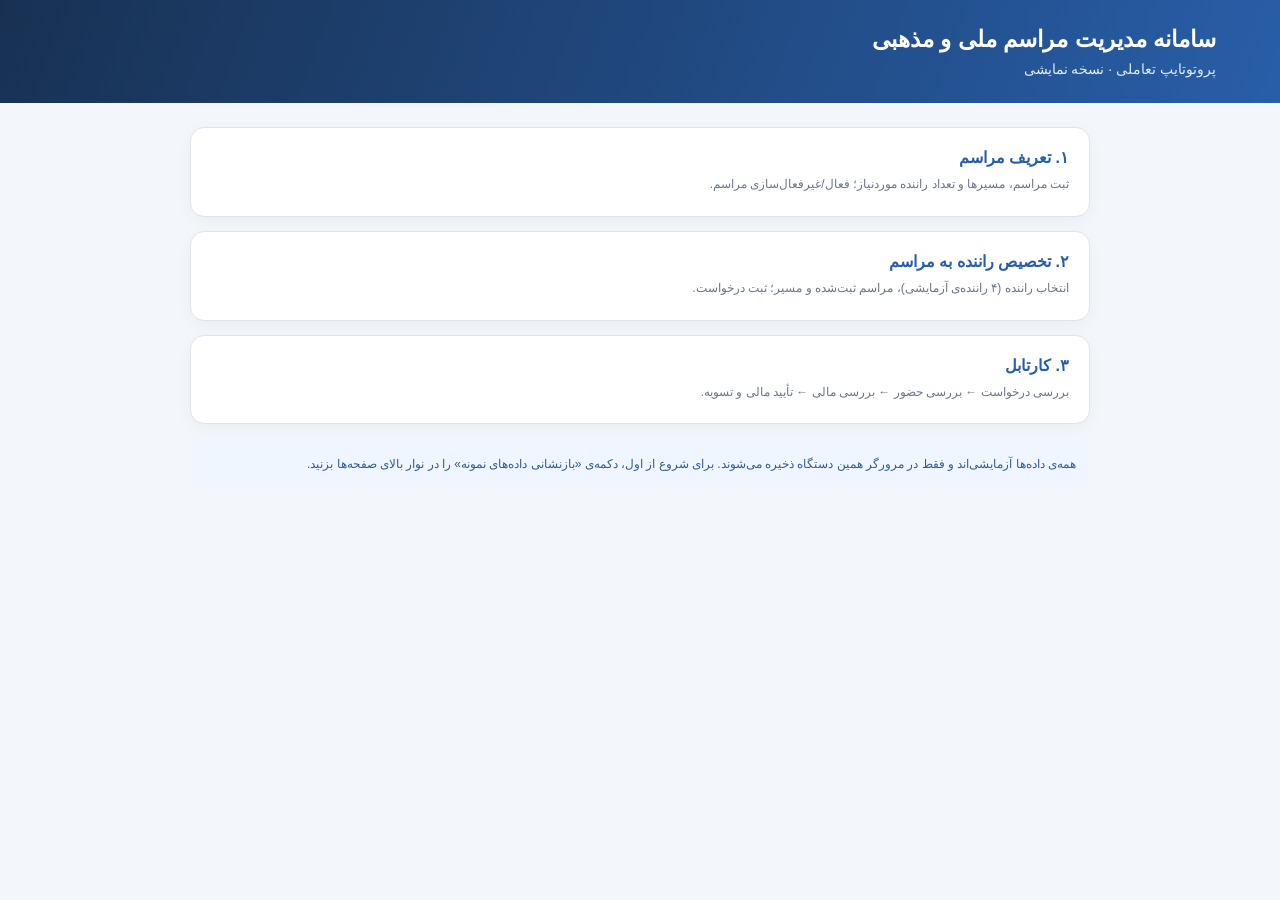
==== index.html @ 90679514 "Add files via upload" ====
<!doctype html>
<html lang="fa" dir="rtl"><head><meta charset="utf-8"><meta name="viewport" content="width=device-width,initial-scale=1"><title>سامانه مراسم ملی و مذهبی | پروتوتایپ</title>
<style>body{margin:0;background:#f3f6fa;font-family:Tahoma,sans-serif;color:#243247;font-size:14px}header{background:linear-gradient(110deg,#183153,#285ea8);color:#fff;padding:26px 5vw}header h1{margin:0 0 8px;font-size:23px}header p{margin:0;color:#e1eaf7}.wrap{max-width:900px;margin:24px auto;padding:0 18px;display:grid;gap:14px}a.c{display:block;background:#fff;border:1px solid #dce4ee;border-radius:14px;padding:20px;text-decoration:none;color:inherit;box-shadow:0 5px 18px #1c35550a}a.c:hover{border-color:#6c96d2}a.c b{display:block;font-size:16px;margin-bottom:6px;color:#285ea8}a.c span{color:#68778b;line-height:1.9;font-size:12px}.note{background:#f0f6ff;color:#315d93;border-radius:10px;padding:14px;line-height:2;font-size:12px}</style></head>
<body><header><h1>سامانه مدیریت مراسم ملی و مذهبی</h1><p>پروتوتایپ تعاملی · نسخه نمایشی</p></header>
<div class="wrap">
<a class="c" href="01-taarif-marasem.html"><b>۱. تعریف مراسم</b><span>ثبت مراسم، مسیرها و تعداد راننده موردنیاز؛ فعال/غیرفعال‌سازی مراسم.</span></a>
<a class="c" href="02-takhssis-ranande.html"><b>۲. تخصیص راننده به مراسم</b><span>انتخاب راننده (۴ راننده‌ی آزمایشی)، مراسم ثبت‌شده و مسیر؛ ثبت درخواست.</span></a>
<a class="c" href="03-barrasi-darkhast.html"><b>۳. کارتابل</b><span>بررسی درخواست ← بررسی حضور ← بررسی مالی ← تأیید مالی و تسویه.</span></a>
<div class="note">همه‌ی داده‌ها آزمایشی‌اند و فقط در مرورگر همین دستگاه ذخیره می‌شوند. برای شروع از اول، دکمه‌ی «بازنشانی داده‌های نمونه» را در نوار بالای صفحه‌ها بزنید.</div>
</div></body></html>
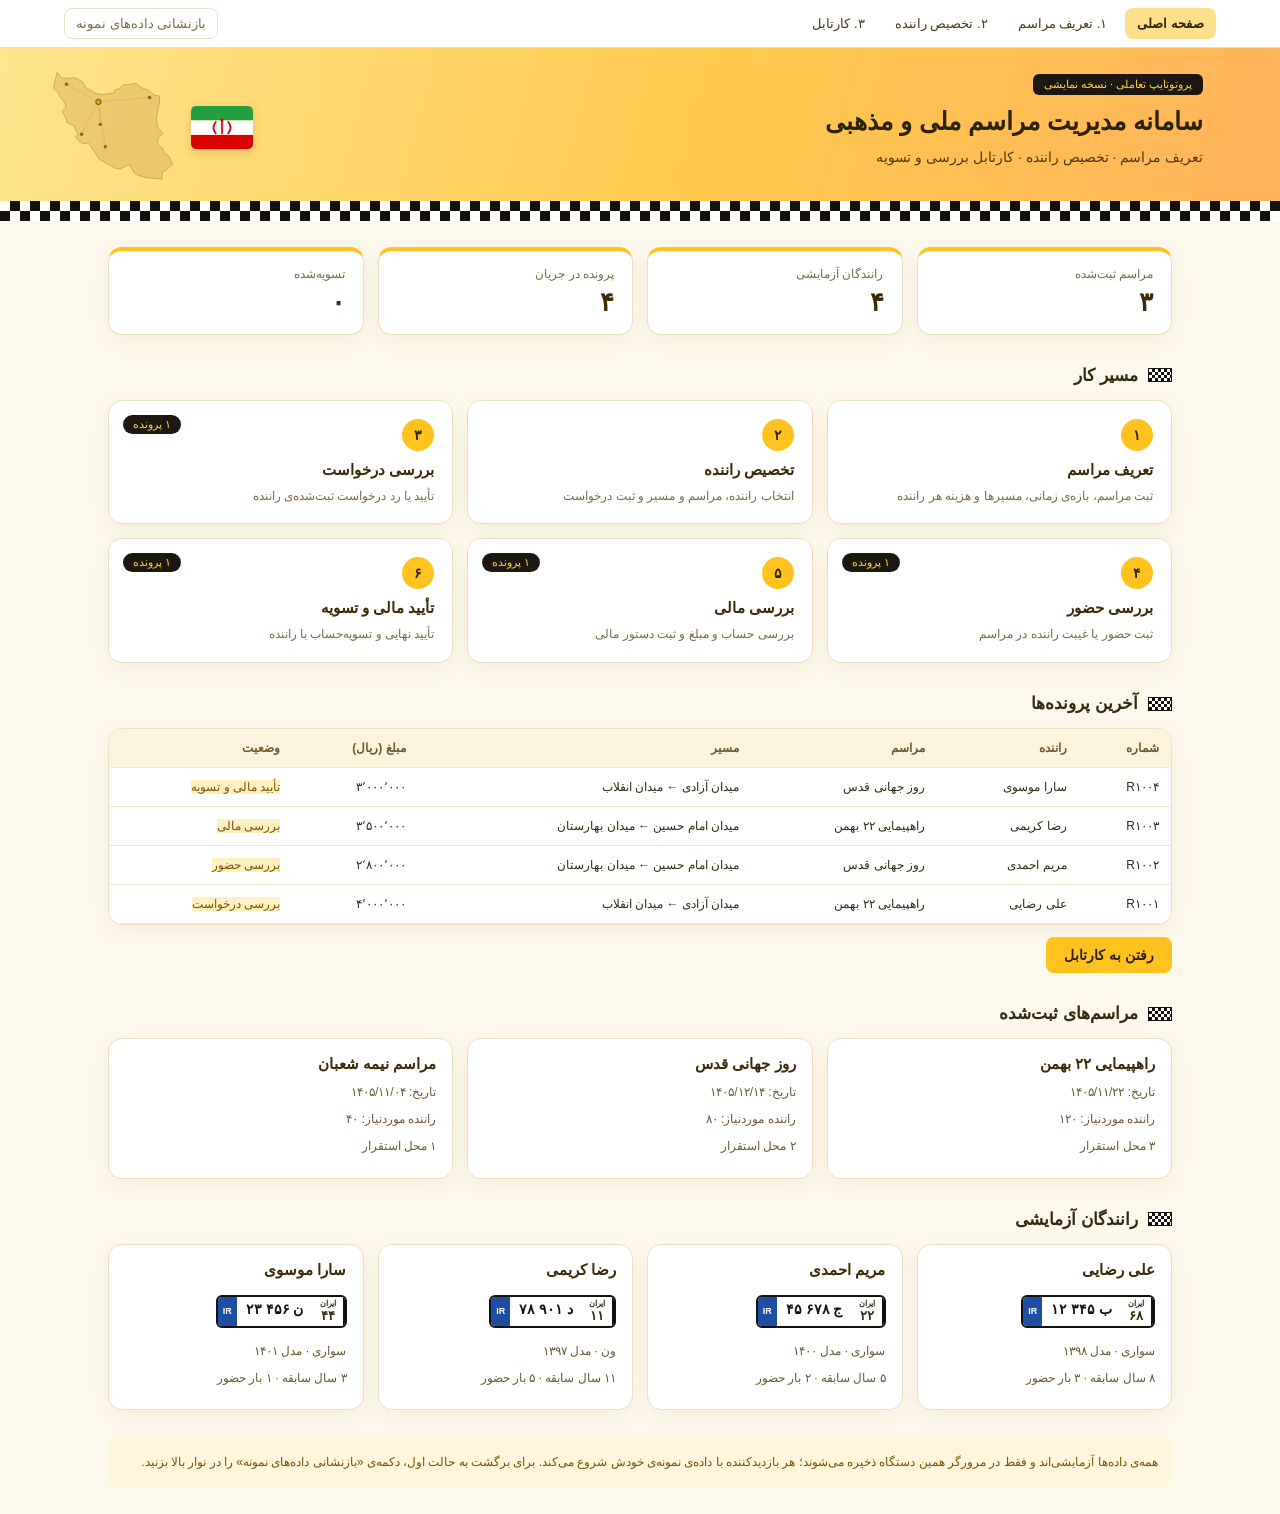
==== commit ad6dbedf: "Add files via upload" ====
--- a/index.html
+++ b/index.html
@@ -1,10 +1,57 @@
 <!doctype html>
 <html lang="fa" dir="rtl"><head><meta charset="utf-8"><meta name="viewport" content="width=device-width,initial-scale=1"><title>سامانه مراسم ملی و مذهبی | پروتوتایپ</title>
-<style>body{margin:0;background:#f3f6fa;font-family:Tahoma,sans-serif;color:#243247;font-size:14px}header{background:linear-gradient(110deg,#183153,#285ea8);color:#fff;padding:26px 5vw}header h1{margin:0 0 8px;font-size:23px}header p{margin:0;color:#e1eaf7}.wrap{max-width:900px;margin:24px auto;padding:0 18px;display:grid;gap:14px}a.c{display:block;background:#fff;border:1px solid #dce4ee;border-radius:14px;padding:20px;text-decoration:none;color:inherit;box-shadow:0 5px 18px #1c35550a}a.c:hover{border-color:#6c96d2}a.c b{display:block;font-size:16px;margin-bottom:6px;color:#285ea8}a.c span{color:#68778b;line-height:1.9;font-size:12px}.note{background:#f0f6ff;color:#315d93;border-radius:10px;padding:14px;line-height:2;font-size:12px}</style></head>
-<body><header><h1>سامانه مدیریت مراسم ملی و مذهبی</h1><p>پروتوتایپ تعاملی · نسخه نمایشی</p></header>
+<style>
+*{box-sizing:border-box}body{margin:0;font-size:14px}
+header h1{margin:0 0 8px;font-size:25px}header p{margin:0;line-height:1.9}
+.wrap{max-width:1100px;margin:26px auto;padding:0 18px}
+.stats{display:grid;grid-template-columns:repeat(4,1fr);gap:14px;margin-bottom:26px}
+.st{background:#fff;border:1px solid #eadfc3;border-radius:14px;padding:16px 18px;box-shadow:0 6px 20px #8a6a1012;border-top:4px solid #ffc21f}
+.st span{display:block;color:#7a6a45;font-size:12px;margin-bottom:6px}.st b{font-size:26px;color:#3a2a08}
+h2.sec{font-size:17px;margin:30px 0 14px;display:flex;align-items:center;gap:10px}h2.sec::before{content:"";width:22px;height:12px;background:conic-gradient(#14110c 25%,#fff 0 50%,#14110c 0 75%,#fff 0) 0 0/6px 6px;border:1px solid #14110c}
+.steps{display:grid;grid-template-columns:repeat(3,1fr);gap:14px}
+a.step{position:relative;display:block;background:#fff;border:1px solid #eadfc3;border-radius:14px;padding:18px 18px 16px;text-decoration:none;color:inherit;box-shadow:0 6px 20px #8a6a1012;transition:.15s}
+a.step:hover{transform:translateY(-3px);border-color:#ffb300}
+a.step .n{display:grid;place-items:center;width:32px;height:32px;border-radius:50%;background:#ffc21f;color:#2b2208;font-weight:bold;margin-bottom:10px}
+a.step b{display:block;font-size:15px;margin-bottom:6px;color:#3a2a08}a.step span{color:#7a6a45;font-size:12px;line-height:1.9}
+a.step i{position:absolute;left:14px;top:14px;font-style:normal;background:#1c1710;color:#ffd23f;border-radius:20px;padding:3px 10px;font-size:11px}
+.cards{display:grid;grid-template-columns:repeat(3,1fr);gap:14px}.cards.four{grid-template-columns:repeat(4,1fr)}
+.cd{background:#fff;border:1px solid #eadfc3;border-radius:14px;padding:16px;box-shadow:0 6px 20px #8a6a1012}
+.cd b{display:block;font-size:15px;margin-bottom:8px;color:#3a2a08}.cd p{margin:4px 0;color:#6b5a30;font-size:12px;line-height:1.9}
+.plate{direction:ltr;display:inline-flex;align-items:stretch;border:2px solid #14110c;border-radius:6px;background:#fff;margin:8px 0;font-weight:bold;font-size:14px;overflow:hidden}
+.plate i{background:#1e4fa3;color:#fff;font-size:9px;font-style:normal;padding:4px 5px;display:grid;place-items:center}
+.plate b{padding:4px 9px;margin:0;font-size:14px;color:#14110c}.plate u{text-decoration:none;border-right:2px solid #14110c;padding:2px 7px;text-align:center;font-size:13px;line-height:1.2}.plate small{display:block;font-size:8px}
+.tw{background:#fff;border:1px solid #eadfc3;border-radius:14px;overflow:auto;box-shadow:0 6px 20px #8a6a1012}
+table{width:100%;border-collapse:collapse;font-size:12px;min-width:620px}th,td{padding:12px 12px;border-bottom:1px solid #f1e8d0;text-align:right}
+.go{display:inline-block;margin-top:12px;background:#ffc21f;color:#2b2208;text-decoration:none;font-weight:bold;border-radius:8px;padding:10px 18px}
+.note{margin-top:26px;background:#fff6dc;color:#7a5200;border-radius:10px;padding:14px;line-height:2;font-size:12px}
+@media(max-width:900px){.stats,.cards.four{grid-template-columns:repeat(2,1fr)}.steps,.cards{grid-template-columns:1fr 1fr}}
+@media(max-width:560px){.stats,.steps,.cards,.cards.four{grid-template-columns:1fr}}
+</style>
+<link rel="stylesheet" href="theme.css">
+<script src="common.js"></script></head>
+<body>
+<header><h1>سامانه مدیریت مراسم ملی و مذهبی</h1><p>تعریف مراسم · تخصیص راننده · کارتابل بررسی و تسویه</p></header>
 <div class="wrap">
-<a class="c" href="01-taarif-marasem.html"><b>۱. تعریف مراسم</b><span>ثبت مراسم، مسیرها و تعداد راننده موردنیاز؛ فعال/غیرفعال‌سازی مراسم.</span></a>
-<a class="c" href="02-takhssis-ranande.html"><b>۲. تخصیص راننده به مراسم</b><span>انتخاب راننده (۴ راننده‌ی آزمایشی)، مراسم ثبت‌شده و مسیر؛ ثبت درخواست.</span></a>
-<a class="c" href="03-barrasi-darkhast.html"><b>۳. کارتابل</b><span>بررسی درخواست ← بررسی حضور ← بررسی مالی ← تأیید مالی و تسویه.</span></a>
-<div class="note">همه‌ی داده‌ها آزمایشی‌اند و فقط در مرورگر همین دستگاه ذخیره می‌شوند. برای شروع از اول، دکمه‌ی «بازنشانی داده‌های نمونه» را در نوار بالای صفحه‌ها بزنید.</div>
-</div></body></html>
+<div class="stats" id="stats"></div>
+<h2 class="sec">مسیر کار</h2>
+<div class="steps" id="steps"></div>
+<h2 class="sec">آخرین پرونده‌ها</h2>
+<div class="tw"><table><thead><tr><th>شماره</th><th>راننده</th><th>مراسم</th><th>مسیر</th><th>مبلغ (ریال)</th><th>وضعیت</th></tr></thead><tbody id="rows"></tbody></table></div>
+<a class="go" href="03-barrasi-darkhast.html">رفتن به کارتابل</a>
+<h2 class="sec">مراسم‌های ثبت‌شده</h2>
+<div class="cards" id="cers"></div>
+<h2 class="sec">رانندگان آزمایشی</h2>
+<div class="cards four" id="drv"></div>
+<div class="note">همه‌ی داده‌ها آزمایشی‌اند و فقط در مرورگر همین دستگاه ذخیره می‌شوند؛ هر بازدیدکننده با داده‌ی نمونه‌ی خودش شروع می‌کند. برای برگشت به حالت اول، دکمه‌ی «بازنشانی داده‌های نمونه» را در نوار بالا بزنید.</div>
+</div>
+<script>
+const M=window.MRS,db=M.load(),cs=M.cers(),$=id=>document.getElementById(id);
+const open=db.requests.filter(M.isOpen).length,done=db.requests.filter(r=>r.stage==='done').length;
+$('stats').innerHTML=[['مراسم ثبت‌شده',cs.length],['رانندگان آزمایشی',db.drivers.length],['پرونده در جریان',open],['تسویه‌شده',done]].map(a=>`<div class="st"><span>${a[0]}</span><b>${M.fa(a[1])}</b></div>`).join('');
+const steps=[{n:1,t:'تعریف مراسم',d:'ثبت مراسم، بازه‌ی زمانی، مسیرها و هزینه هر راننده',h:'01-taarif-marasem.html'},{n:2,t:'تخصیص راننده',d:'انتخاب راننده، مراسم و مسیر و ثبت درخواست',h:'02-takhssis-ranande.html'}].concat(M.STAGES.map((s,i)=>({n:i+3,t:s.label,d:s.desc,h:M.KART,c:db.requests.filter(r=>r.stage===s.key).length})));
+$('steps').innerHTML=steps.map(s=>`<a class="step" href="${s.h}">${s.c!=null?`<i>${M.fa(s.c)} پرونده</i>`:''}<div class="n">${M.fd(s.n)}</div><b>${s.t}</b><span>${s.d}</span></a>`).join('');
+$('rows').innerHTML=db.requests.slice(0,6).map(r=>{const d=M.driver(r.driverId)||{},o=M.isOpen(r);return `<tr><td>${M.fd(r.id)}</td><td>${M.esc((d.first||'')+' '+(d.last||''))}</td><td>${M.esc(r.ceremonyTitle)}</td><td>${M.esc(r.routeLabel)}</td><td>${M.fa(r.amount)}</td><td>${o?`<span class="status">${M.stage(r.stage).label}</span>`:r.stage==='done'?'<span class="status green">تسویه‌شده</span>':`<span class="status red">${M.esc(r.final.label)}</span>`}</td></tr>`}).join('')||'<tr><td colspan="6">پرونده‌ای ثبت نشده است.</td></tr>';
+$('cers').innerHTML=cs.map(c=>`<div class="cd"><b>${M.esc(c.title)}</b><p>تاریخ: ${M.esc(M.fd(c.startDate))}${c.endDate!==c.startDate?' تا '+M.esc(M.fd(c.endDate)):''}</p><p>راننده موردنیاز: ${M.fa(c.totalDrivers)}</p><p>${M.fa((c.routes||[]).length)} محل استقرار</p></div>`).join('')||'<div class="cd">مراسمی ثبت نشده است.</div>';
+$('drv').innerHTML=db.drivers.map(d=>{const p=d.plate.split(' ');return `<div class="cd"><b>${M.esc(d.first+' '+d.last)}</b><div class="plate"><i>IR</i><b>${M.esc(p.slice(0,3).join(' '))}</b><u><small>ایران</small>${M.esc(p[4]||'')}</u></div><p>${M.esc(d.type)} · مدل ${M.esc(d.year)}</p><p>${M.fa(d.years)} سال سابقه · ${M.fa(d.attend)} بار حضور</p></div>`}).join('');
+</script>
+</body></html>
--- a/theme.css
+++ b/theme.css
@@ -0,0 +1,29 @@
+:root{--navy:#3a2a08;--blue:#c98400;--teal:#b86e00;--bg:#fdf8ec;--line:#eadfc3;--text:#33290f;--muted:#7a6a45;--red:#b54747;--green:#2f7d4f}
+body{background:#fdf8ec;color:#33290f;font-family:Vazirmatn,Tahoma,"Segoe UI",sans-serif}
+header{position:relative;overflow:hidden;background:linear-gradient(105deg,#ffe58f 0%,#ffc94d 55%,#ffb35c 100%);color:#2b2208;padding:26px 6% 50px;box-shadow:none}
+header h1,header h2,header p{color:#2b2208}header p{opacity:.85}
+header .eyebrow{display:inline-block;background:#1c1710;color:#ffd23f;border-radius:6px;padding:4px 11px;font-size:11px;opacity:1;margin-bottom:12px}
+header::after{content:"";position:absolute;left:0;right:0;bottom:0;height:20px;background:conic-gradient(#14110c 25%,#fff 0 50%,#14110c 0 75%,#fff 0) 0 0/20px 20px}
+.mrs-deco{position:absolute;left:4vw;top:46%;transform:translateY(-50%);display:flex;align-items:center;gap:16px;pointer-events:none}
+.mrs-deco .flag{width:62px;height:auto;border-radius:5px;box-shadow:0 3px 10px #5a3c0030}
+.mrs-deco .map{height:112px;width:auto;fill:#7a5200;fill-opacity:.16;stroke:#5a3c00;stroke-opacity:.5;stroke-width:1.6;stroke-linejoin:round}
+.mrs-deco .map line{stroke:#5a3c00;stroke-opacity:.45;stroke-dasharray:4 4;stroke-width:1.3}
+.mrs-deco .map circle{fill:#5a3c00;fill-opacity:.7;stroke:none}.mrs-deco .map circle.t{fill:#e8a800;fill-opacity:1;stroke:#2b2208;stroke-opacity:1;stroke-width:2}
+.panel,.card,aside{border-color:#eadfc3;box-shadow:0 6px 20px #8a6a1012}
+.panel h3{border-right:4px solid #ffb800;padding-right:11px;border-bottom-color:#f3ead2}
+.card h3{background:#fff7de;border-bottom-color:#f0e3bd;border-right:4px solid #ffb800}
+.primary{background:#ffc21f;color:#2b2208;font-weight:bold}.primary:hover{background:#ffb300}
+.secondary{background:#f6eedb;color:#5b4713}.success{background:var(--green);color:#fff}
+input:focus,select:focus,textarea:focus{border-color:#ffb300;box-shadow:0 0 0 3px #ffc21f33;outline:none}
+input[readonly],textarea[readonly]{background:#faf5e6;color:#7a6a45}
+.pill{background:#fff0c2;color:#7a5200}.status{background:#fff0c2;color:#7a5200}.status.green{background:#e4f4ea;color:#23764d}.status.red{background:#ffeded;color:#a33d3d}
+.notice{background:#fff6dc;color:#7a5200}.notice.ok{background:#eaf7f0;color:#236e4b}.notice.warning{background:#fff1e0;color:#9a5a00}
+.stat{background:#fffaf0}.stat strong{color:#3a2a08}th{background:#fbf3dc;color:#6b5a30}tr:hover td{background:#fffcf3}
+.check{background:#fcf7e8}.route-card{background:#fffcf3;border-color:#eadfc3}
+footer::before{content:"";display:block;height:10px;margin:0 auto 14px;max-width:240px;background:conic-gradient(#14110c 25%,#fff 0 50%,#14110c 0 75%,#fff 0) 0 0/10px 10px;border:1px solid #14110c}
+.mrs-nav{display:flex;gap:6px;align-items:center;flex-wrap:wrap;background:#fff;border-bottom:1px solid #eadfc3;padding:8px 5vw;font:13px Tahoma,sans-serif;direction:rtl}
+.mrs-nav a{padding:8px 12px;border-radius:8px;color:#4a3a14;text-decoration:none}.mrs-nav a:hover{background:#fff6dc}
+.mrs-nav a.on{background:#ffe08a;color:#2b2208;font-weight:bold}
+.mrs-nav button{margin-right:auto;border:1px solid #eadfc3;background:#fff;border-radius:8px;padding:7px 11px;font:inherit;cursor:pointer;color:#7a6a45}
+#mrs-toast{position:fixed;bottom:22px;left:22px;max-width:80vw;background:#2b2208;color:#ffe08a;padding:13px 18px;border-radius:10px;box-shadow:0 8px 28px #0003;display:none;z-index:9;font:13px/1.8 Tahoma,sans-serif;direction:rtl}
+@media(max-width:820px){.mrs-deco{display:none}header{padding-bottom:44px}}
